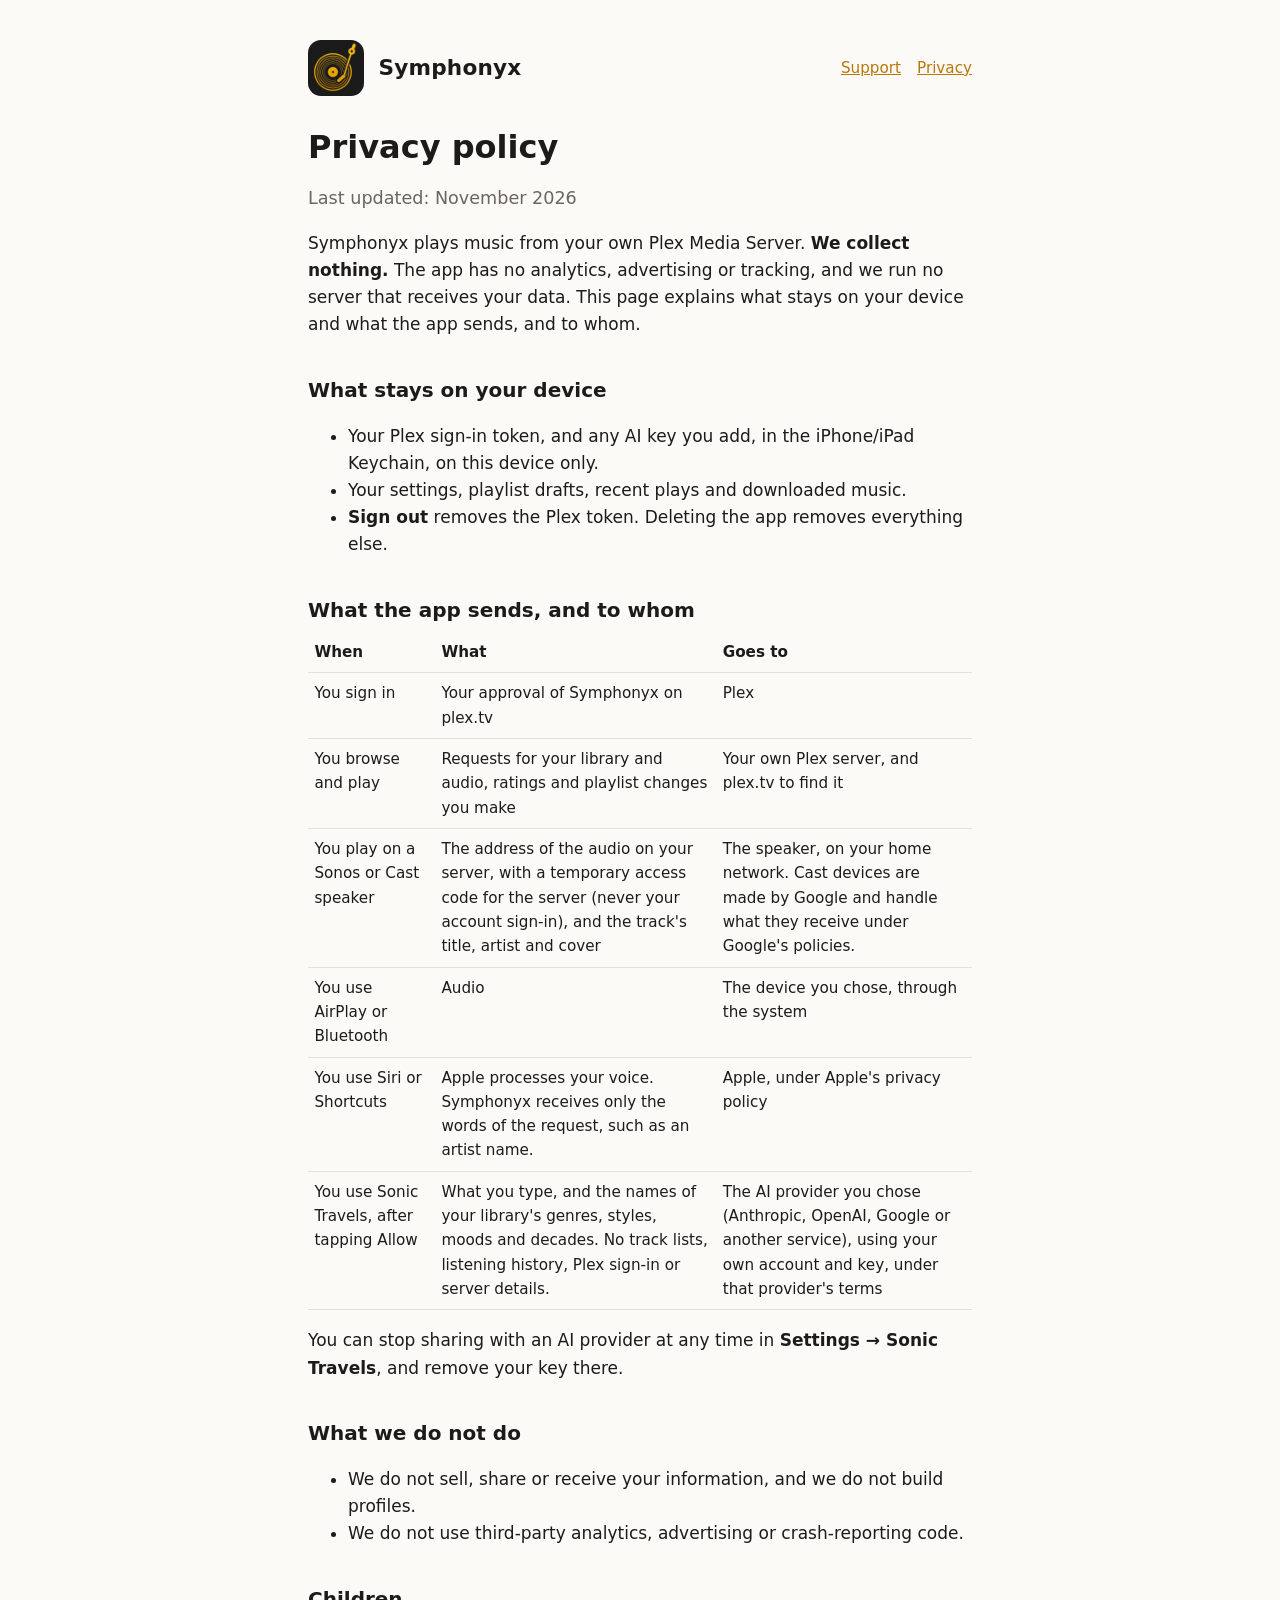
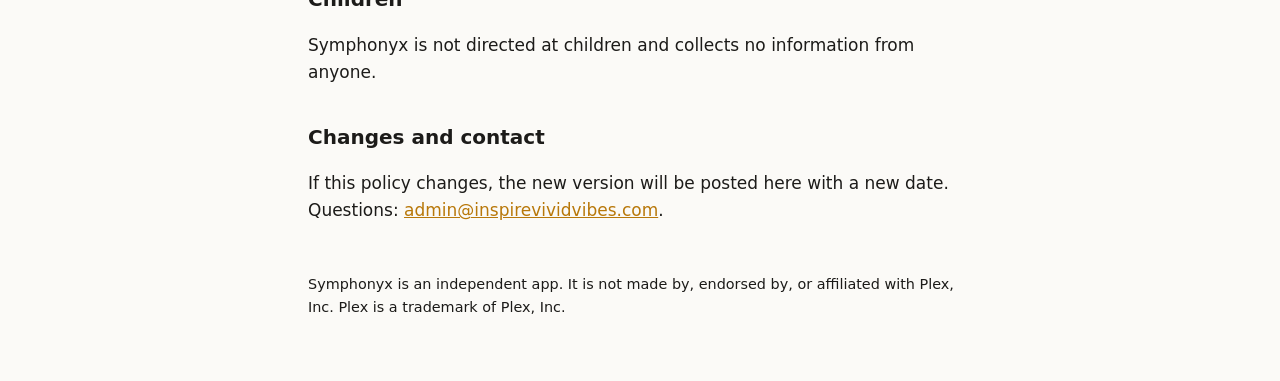
==== privacy.html @ 5ea7a58d "Symphonyx support and privacy pages" ====
<!doctype html>
<html lang="en">
<head>
<meta charset="utf-8">
<meta name="viewport" content="width=device-width, initial-scale=1">
<title>Symphonyx privacy policy</title>
<meta name="description" content="What Symphonyx does and does not do with your information.">
<link rel="stylesheet" href="style.css">
<link rel="icon" href="icon.png">
</head>
<body>
<header>
  <img src="icon.png" alt="" width="56" height="56">
  <strong>Symphonyx</strong>
  <nav><a href="index.html">Support</a><a href="privacy.html">Privacy</a></nav>
</header>
<main>
  <h1>Privacy policy</h1>
  <p class="lead">Last updated: November 2026</p>

  <p>Symphonyx plays music from your own Plex Media Server. <strong>We collect nothing.</strong> The app has no analytics, advertising or tracking, and we run no server that receives your data. This page explains what stays on your device and what the app sends, and to whom.</p>

  <h2>What stays on your device</h2>
  <ul>
    <li>Your Plex sign-in token, and any AI key you add, in the iPhone/iPad Keychain, on this device only.</li>
    <li>Your settings, playlist drafts, recent plays and downloaded music.</li>
    <li><b>Sign out</b> removes the Plex token. Deleting the app removes everything else.</li>
  </ul>

  <h2>What the app sends, and to whom</h2>
  <table>
    <tr><th>When</th><th>What</th><th>Goes to</th></tr>
    <tr><td>You sign in</td><td>Your approval of Symphonyx on plex.tv</td><td>Plex</td></tr>
    <tr><td>You browse and play</td><td>Requests for your library and audio, ratings and playlist changes you make</td><td>Your own Plex server, and plex.tv to find it</td></tr>
    <tr><td>You play on a Sonos or Cast speaker</td><td>The address of the audio on your server, with a temporary access code for the server (never your account sign-in), and the track's title, artist and cover</td><td>The speaker, on your home network. Cast devices are made by Google and handle what they receive under Google's policies.</td></tr>
    <tr><td>You use AirPlay or Bluetooth</td><td>Audio</td><td>The device you chose, through the system</td></tr>
    <tr><td>You use Siri or Shortcuts</td><td>Apple processes your voice. Symphonyx receives only the words of the request, such as an artist name.</td><td>Apple, under Apple's privacy policy</td></tr>
    <tr><td>You use Sonic Travels, after tapping Allow</td><td>What you type, and the names of your library's genres, styles, moods and decades. No track lists, listening history, Plex sign-in or server details.</td><td>The AI provider you chose (Anthropic, OpenAI, Google or another service), using your own account and key, under that provider's terms</td></tr>
  </table>
  <p>You can stop sharing with an AI provider at any time in <b>Settings → Sonic Travels</b>, and remove your key there.</p>

  <h2>What we do not do</h2>
  <ul>
    <li>We do not sell, share or receive your information, and we do not build profiles.</li>
    <li>We do not use third-party analytics, advertising or crash-reporting code.</li>
  </ul>

  <h2>Children</h2>
  <p>Symphonyx is not directed at children and collects no information from anyone.</p>

  <h2>Changes and contact</h2>
  <p>If this policy changes, the new version will be posted here with a new date. Questions: <a href="mailto:admin@inspirevividvibes.com">admin@inspirevividvibes.com</a>.</p>
</main>
<footer>
  <p>Symphonyx is an independent app. It is not made by, endorsed by, or affiliated with Plex, Inc. Plex is a trademark of Plex, Inc.</p>
</footer>
</body>
</html>
---- style.css ----
:root { --bg: #fbfaf7; --fg: #1c1b19; --muted: #6a665d; --accent: #b8780a; --card: #fff; --line: #e6e1d6; }
@media (prefers-color-scheme: dark) { :root { --bg: #151514; --fg: #f1efe9; --muted: #a8a399; --accent: #e5a00d; --card: #1e1e1c; --line: #2f2e2a; } }
* { box-sizing: border-box; }
body { margin: 0; background: var(--bg); color: var(--fg); font: 17px/1.6 -apple-system, BlinkMacSystemFont, "Segoe UI", system-ui, sans-serif; }
header, main, footer { max-width: 44rem; margin: 0 auto; padding: 0 1.25rem; }
header { padding-top: 2.5rem; display: flex; align-items: center; gap: .9rem; }
header img { width: 56px; height: 56px; border-radius: 13px; }
header strong { font-size: 1.35rem; letter-spacing: .01em; }
nav { margin-left: auto; font-size: .95rem; }
nav a { margin-left: 1rem; }
a { color: var(--accent); }
h1 { font-size: 2rem; line-height: 1.2; margin: 2rem 0 .5rem; }
h2 { font-size: 1.25rem; margin: 2.2rem 0 .4rem; }
p, li { color: var(--fg); }
.lead { color: var(--muted); font-size: 1.1rem; }
.card { background: var(--card); border: 1px solid var(--line); border-radius: 14px; padding: 1rem 1.25rem; margin: 1rem 0; }
details { border-top: 1px solid var(--line); padding: .8rem 0; }
details:last-of-type { border-bottom: 1px solid var(--line); }
summary { cursor: pointer; font-weight: 600; }
code { background: var(--card); border: 1px solid var(--line); border-radius: 6px; padding: .05rem .35rem; font-size: .92em; }
footer { color: var(--muted); font-size: .9rem; padding-bottom: 3rem; margin-top: 3rem; }
table { border-collapse: collapse; width: 100%; font-size: .95rem; }
th, td { text-align: left; border-bottom: 1px solid var(--line); padding: .5rem .4rem; vertical-align: top; }
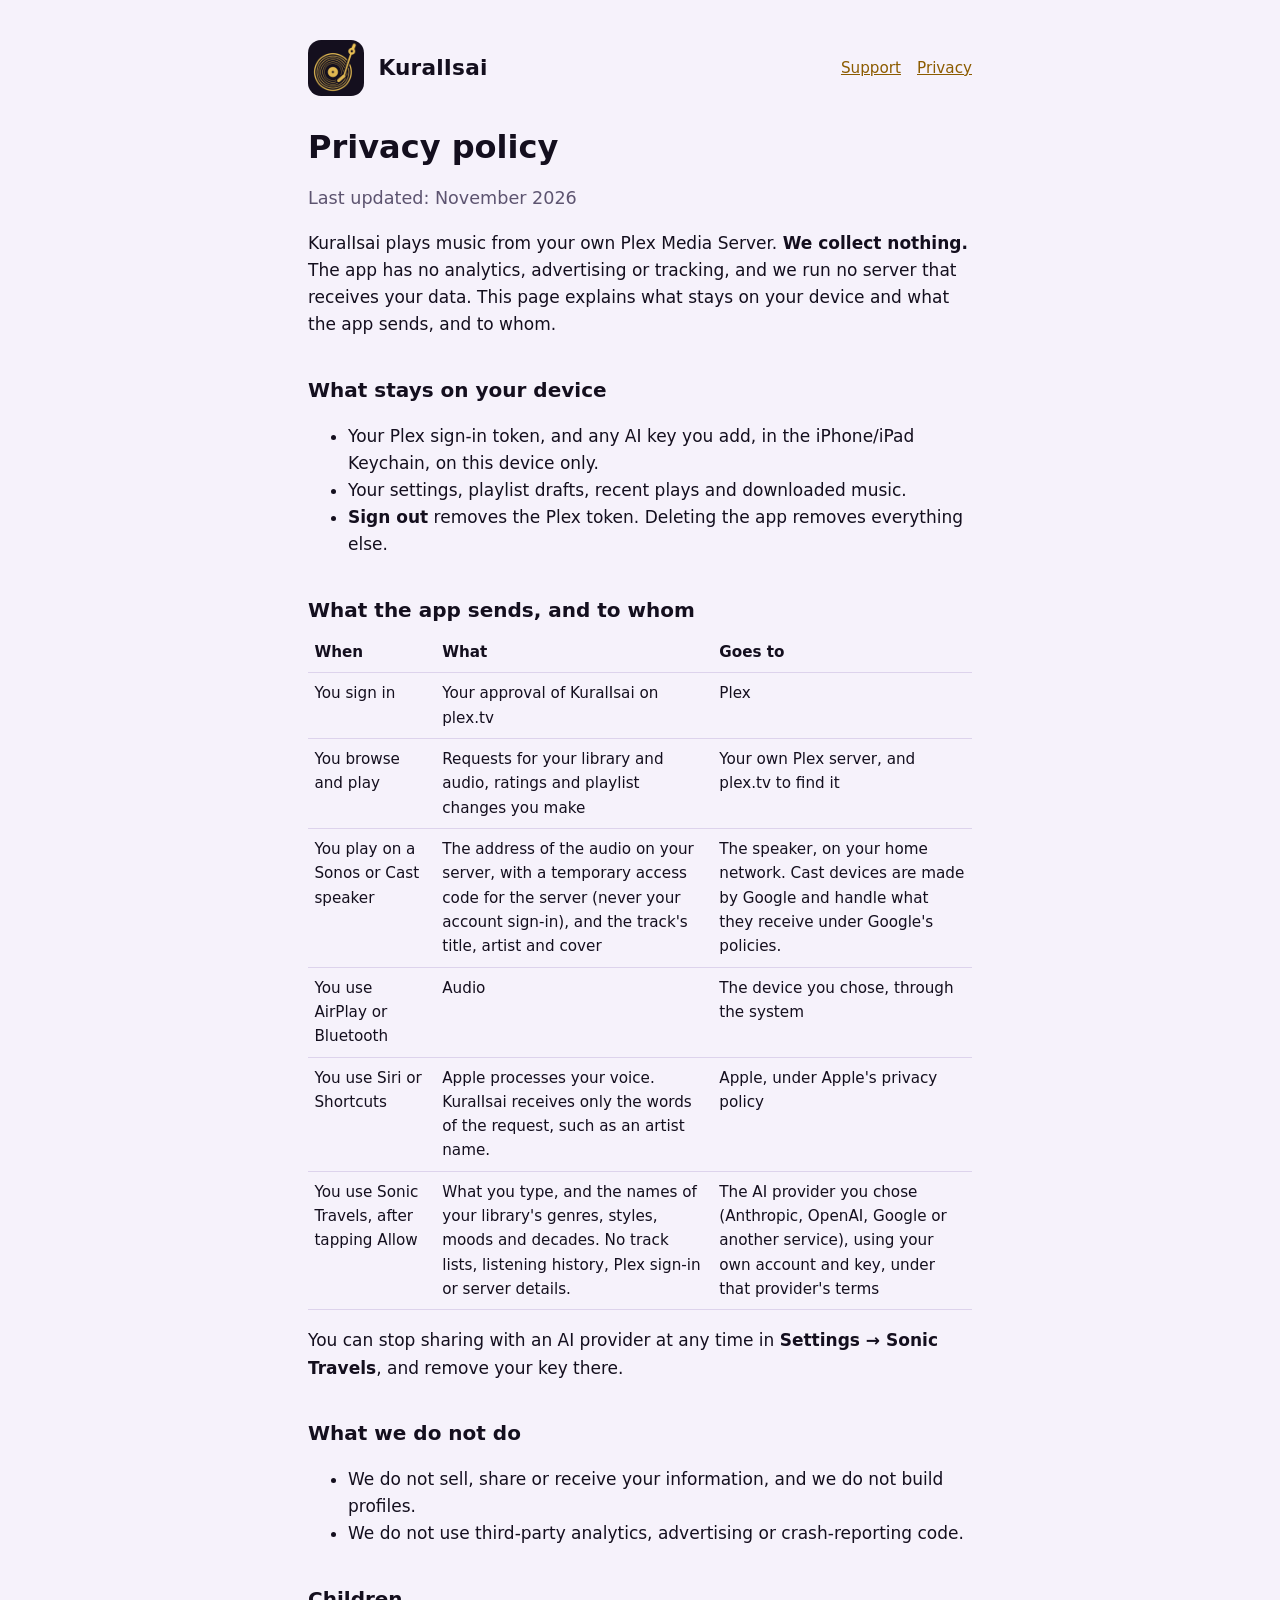
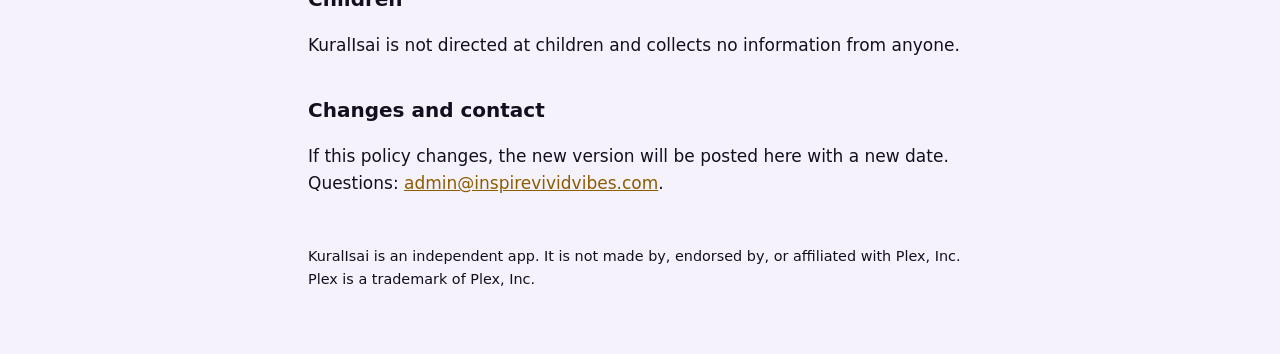
==== commit 6000281b: "KuralIsai support and privacy pages on kuralisai.com" ====
--- a/privacy.html
+++ b/privacy.html
@@ -3,22 +3,22 @@
 <head>
 <meta charset="utf-8">
 <meta name="viewport" content="width=device-width, initial-scale=1">
-<title>Symphonyx privacy policy</title>
-<meta name="description" content="What Symphonyx does and does not do with your information.">
+<title>KuralIsai privacy policy</title>
+<meta name="description" content="What KuralIsai does and does not do with your information.">
 <link rel="stylesheet" href="style.css">
 <link rel="icon" href="icon.png">
 </head>
 <body>
 <header>
   <img src="icon.png" alt="" width="56" height="56">
-  <strong>Symphonyx</strong>
+  <strong>KuralIsai</strong>
   <nav><a href="index.html">Support</a><a href="privacy.html">Privacy</a></nav>
 </header>
 <main>
   <h1>Privacy policy</h1>
   <p class="lead">Last updated: November 2026</p>
 
-  <p>Symphonyx plays music from your own Plex Media Server. <strong>We collect nothing.</strong> The app has no analytics, advertising or tracking, and we run no server that receives your data. This page explains what stays on your device and what the app sends, and to whom.</p>
+  <p>KuralIsai plays music from your own Plex Media Server. <strong>We collect nothing.</strong> The app has no analytics, advertising or tracking, and we run no server that receives your data. This page explains what stays on your device and what the app sends, and to whom.</p>
 
   <h2>What stays on your device</h2>
   <ul>
@@ -30,11 +30,11 @@
   <h2>What the app sends, and to whom</h2>
   <table>
     <tr><th>When</th><th>What</th><th>Goes to</th></tr>
-    <tr><td>You sign in</td><td>Your approval of Symphonyx on plex.tv</td><td>Plex</td></tr>
+    <tr><td>You sign in</td><td>Your approval of KuralIsai on plex.tv</td><td>Plex</td></tr>
     <tr><td>You browse and play</td><td>Requests for your library and audio, ratings and playlist changes you make</td><td>Your own Plex server, and plex.tv to find it</td></tr>
     <tr><td>You play on a Sonos or Cast speaker</td><td>The address of the audio on your server, with a temporary access code for the server (never your account sign-in), and the track's title, artist and cover</td><td>The speaker, on your home network. Cast devices are made by Google and handle what they receive under Google's policies.</td></tr>
     <tr><td>You use AirPlay or Bluetooth</td><td>Audio</td><td>The device you chose, through the system</td></tr>
-    <tr><td>You use Siri or Shortcuts</td><td>Apple processes your voice. Symphonyx receives only the words of the request, such as an artist name.</td><td>Apple, under Apple's privacy policy</td></tr>
+    <tr><td>You use Siri or Shortcuts</td><td>Apple processes your voice. KuralIsai receives only the words of the request, such as an artist name.</td><td>Apple, under Apple's privacy policy</td></tr>
     <tr><td>You use Sonic Travels, after tapping Allow</td><td>What you type, and the names of your library's genres, styles, moods and decades. No track lists, listening history, Plex sign-in or server details.</td><td>The AI provider you chose (Anthropic, OpenAI, Google or another service), using your own account and key, under that provider's terms</td></tr>
   </table>
   <p>You can stop sharing with an AI provider at any time in <b>Settings → Sonic Travels</b>, and remove your key there.</p>
@@ -46,13 +46,13 @@
   </ul>
 
   <h2>Children</h2>
-  <p>Symphonyx is not directed at children and collects no information from anyone.</p>
+  <p>KuralIsai is not directed at children and collects no information from anyone.</p>
 
   <h2>Changes and contact</h2>
   <p>If this policy changes, the new version will be posted here with a new date. Questions: <a href="mailto:admin@inspirevividvibes.com">admin@inspirevividvibes.com</a>.</p>
 </main>
 <footer>
-  <p>Symphonyx is an independent app. It is not made by, endorsed by, or affiliated with Plex, Inc. Plex is a trademark of Plex, Inc.</p>
+  <p>KuralIsai is an independent app. It is not made by, endorsed by, or affiliated with Plex, Inc. Plex is a trademark of Plex, Inc.</p>
 </footer>
 </body>
 </html>
--- a/style.css
+++ b/style.css
@@ -1,5 +1,5 @@
-:root { --bg: #fbfaf7; --fg: #1c1b19; --muted: #6a665d; --accent: #b8780a; --card: #fff; --line: #e6e1d6; }
-@media (prefers-color-scheme: dark) { :root { --bg: #151514; --fg: #f1efe9; --muted: #a8a399; --accent: #e5a00d; --card: #1e1e1c; --line: #2f2e2a; } }
+:root { --bg: #f6f2fb; --fg: #140f1e; --muted: #5d5470; --accent: #8c5c00; --card: #fff; --line: #ddd3ec; }
+@media (prefers-color-scheme: dark) { :root { --bg: #140f1e; --fg: #f4eefb; --muted: #b0a3c6; --accent: #e3ba52; --card: #1e1730; --line: #3a2f52; } }
 * { box-sizing: border-box; }
 body { margin: 0; background: var(--bg); color: var(--fg); font: 17px/1.6 -apple-system, BlinkMacSystemFont, "Segoe UI", system-ui, sans-serif; }
 header, main, footer { max-width: 44rem; margin: 0 auto; padding: 0 1.25rem; }
